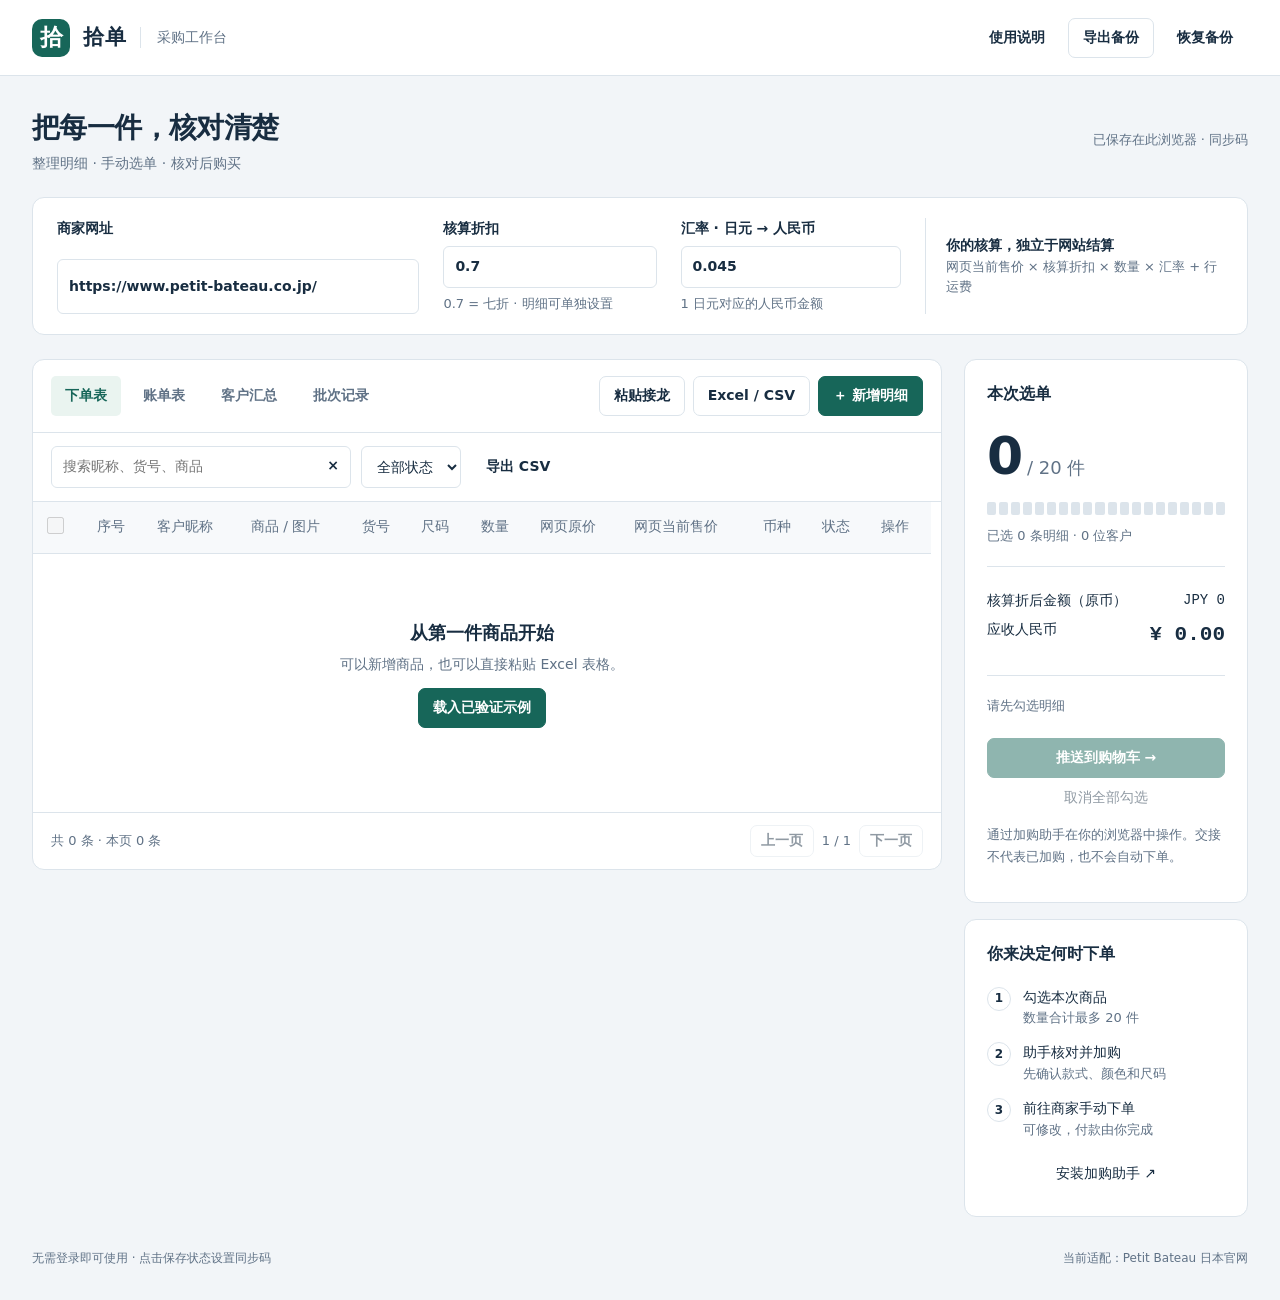
==== index.html @ 4bfea424 "Replace email sign-in with shared sync codes" ====
<!doctype html>
<html lang="zh-CN">
  <head>
    <meta charset="utf-8" />
    <meta name="viewport" content="width=device-width,initial-scale=1" />
    <title>拾单 · 采购工作台</title>
    <link rel="stylesheet" href="./styles.css" />
  </head>
  <body>
    <div id="app"></div>
    <script type="module" src="./app.js?sync-code=1"></script>
  </body>
</html>
---- styles.css ----
:root {
  --ink: #182d41;
  --muted: #607286;
  --brand: #176659;
  --brand-dark: #104f45;
  --bg: #f2f5f8;
  --surface: #fff;
  --line: #dce4eb;
  --soft: #eaf4f0;
  --warning: #885517;
  --danger: #ad3434;
  --scroll: #a8b7c4;
  --scroll-hover: #738a9f;
  --radius: 12px;
  font-family: "PingFang SC", "Microsoft YaHei", system-ui, sans-serif;
  color: var(--ink);
  font-size: 16px;
  line-height: 1.55;
  background: var(--bg);
  scrollbar-color: var(--scroll) var(--bg);
  scrollbar-width: thin;
}
* {
  box-sizing: border-box;
  scrollbar-color: var(--scroll) var(--bg);
  scrollbar-width: thin;
}
body {
  margin: 0;
}
button,
input,
select,
textarea {
  font: inherit;
}
button,
a,
input,
select,
textarea {
  touch-action: manipulation;
}
button,
.button {
  cursor: pointer;
  border: 1px solid var(--line);
  background: var(--surface);
  color: var(--ink);
  border-radius: 7px;
  min-height: 40px;
  padding: 8px 14px;
  font-size: 14px;
  font-weight: 600;
  text-decoration: none;
  display: inline-flex;
  align-items: center;
  justify-content: center;
  gap: 7px;
  transition:
    background 0.15s,
    border-color 0.15s;
}
button:hover,
.button:hover {
  background: var(--bg);
  border-color: var(--scroll);
}
button:active {
  transform: translateY(1px);
}
button:disabled {
  opacity: 0.48;
  cursor: not-allowed;
  transform: none;
}
a {
  color: var(--brand);
  text-underline-offset: 3px;
}
a:hover {
  color: var(--brand-dark);
}
:focus-visible {
  outline: 3px solid #3387c0;
  outline-offset: 3px;
}
.primary {
  background: var(--brand);
  border-color: var(--brand);
  color: white;
}
.primary:hover {
  background: var(--brand-dark);
  color: white;
}
.ghost {
  background: transparent;
  border-color: transparent;
}
.danger {
  color: var(--danger);
}
input,
select,
textarea {
  border: 1px solid var(--line);
  background: var(--surface);
  border-radius: 6px;
  padding: 9px 11px;
  color: var(--ink);
  min-height: 42px;
  max-width: 100%;
  font-size: 14px;
}
input:focus,
textarea:focus {
  border-color: var(--brand);
}
input[type="checkbox"] {
  width: 17px;
  height: 17px;
  min-height: 0;
  accent-color: var(--brand);
  cursor: pointer;
}
textarea {
  resize: none;
  min-height: 160px;
  width: 100%;
}
label {
  font-size: 14px;
  display: grid;
  gap: 6px;
}
small,
.muted {
  color: var(--muted);
  font-size: 13px;
}
.mono,
.money {
  font-family: "SFMono-Regular", Consolas, monospace;
  font-variant-numeric: tabular-nums;
}
.topbar {
  height: 76px;
  background: var(--surface);
  border-bottom: 1px solid var(--line);
  padding: 0 32px;
  display: flex;
  align-items: center;
  justify-content: space-between;
  gap: 20px;
}
.brand {
  display: flex;
  align-items: center;
  gap: 13px;
}
.mark {
  width: 38px;
  height: 38px;
  background: var(--brand);
  color: white;
  display: grid;
  place-items: center;
  border-radius: 10px;
  font-size: 23px;
  font-weight: 700;
}
.brand strong {
  font-size: 21px;
  letter-spacing: 1px;
}
.brand span:last-child {
  border-left: 1px solid var(--line);
  padding-left: 16px;
  font-size: 14px;
  color: var(--muted);
}
.top-actions,
.row-actions,
.tools,
.nav {
  display: flex;
  gap: 8px;
  align-items: center;
  flex-wrap: wrap;
}
main {
  max-width: 1700px;
  margin: auto;
  padding: 30px 32px 32px;
}
.page-heading {
  display: flex;
  justify-content: space-between;
  align-items: center;
  margin-bottom: 22px;
  gap: 16px;
}
h1 {
  font-size: 28px;
  letter-spacing: -0.6px;
  margin: 0 0 4px;
  font-weight: 650;
}
p {
  margin: 6px 0 12px;
}
.page-heading p {
  font-size: 14px;
  color: var(--muted);
  margin: 0;
}
.save {
  font-size: 13px;
  color: var(--muted);
}
.settings {
  display: grid;
  grid-template-columns: minmax(220px, 1.7fr) 1fr 1fr 1.4fr;
  gap: 24px;
  background: var(--surface);
  border: 1px solid var(--line);
  border-radius: var(--radius);
  padding: 20px 24px;
  margin-bottom: 24px;
}
.settings label {
  font-weight: 600;
}
.settings small {
  font-weight: 400;
}
.setting-note {
  padding-left: 20px;
  border-left: 1px solid var(--line);
  display: flex;
  justify-content: center;
  flex-direction: column;
  font-size: 14px;
}
.setting-note strong {
  font-size: 14px;
}
.workspace {
  display: grid;
  grid-template-columns: minmax(0, 1fr) 284px;
  gap: 22px;
  align-items: start;
}
.sheet,
.side-card {
  background: var(--surface);
  border: 1px solid var(--line);
  border-radius: var(--radius);
  overflow: hidden;
}
.sheet-top {
  display: flex;
  align-items: center;
  justify-content: space-between;
  padding: 16px 18px;
  border-bottom: 1px solid var(--line);
  gap: 14px;
  flex-wrap: wrap;
}
.nav button {
  border: none;
  background: transparent;
  color: var(--muted);
  border-radius: 5px;
}
.nav button.active {
  color: var(--brand);
  background: var(--soft);
}
.count {
  font-family: Consolas, monospace;
  font-size: 12px;
  padding: 1px 6px;
  border-radius: 4px;
  background: var(--bg);
  margin-left: 4px;
}
.filterbar {
  padding: 13px 18px;
  display: flex;
  gap: 10px;
  align-items: center;
  border-bottom: 1px solid var(--line);
}
.search {
  position: relative;
  flex: 1;
  max-width: 300px;
}
.search input {
  width: 100%;
  padding-right: 40px;
}
.search button {
  position: absolute;
  right: 2px;
  top: 2px;
  min-height: 36px;
  width: 32px;
  padding: 0;
}
.filterbar select {
  max-width: 150px;
}
.table-wrap {
  overflow: auto;
  min-height: 310px;
  max-height: 550px;
  scrollbar-gutter: stable;
}
table {
  border-collapse: separate;
  border-spacing: 0;
  width: 100%;
  text-align: left;
  font-size: 14px;
}
th {
  font-weight: 500;
  color: var(--muted);
  background: #f7f9fb;
  position: sticky;
  top: 0;
  z-index: 1;
  white-space: nowrap;
  border-bottom: 1px solid var(--line);
  padding: 12px 10px;
}
td {
  padding: 12px 10px;
  border-bottom: 1px solid var(--line);
  vertical-align: middle;
  white-space: nowrap;
}
tbody tr:last-child td {
  border-bottom: none;
}
tbody tr:hover {
  background: #f8fbfa;
}
tr.selected {
  background: var(--soft);
}
td input {
  border: 1px solid transparent;
  background: transparent;
  padding: 5px 6px;
  min-height: 34px;
  width: 88px;
}
td input:hover {
  border-color: var(--line);
  background: var(--surface);
}
td input:focus {
  background: var(--surface);
  border-color: var(--brand);
}
td .customer-input {
  width: 104px;
}
td .sku-input {
  width: 138px;
  font-family: Consolas, monospace;
}
td .name-input {
  width: 145px;
}
td .qty-input,
td .size-input {
  width: 62px;
}
td .rate-input {
  width: 80px;
}
.product-cell {
  display: flex;
  align-items: center;
  gap: 10px;
}
.thumb {
  width: 46px;
  height: 53px;
  object-fit: contain;
  border: 1px solid var(--line);
  border-radius: 7px;
  background: #f7f9fb;
  flex-shrink: 0;
}
.image-button {
  padding: 0;
  min-height: 53px;
  width: 46px;
  font-size: 19px;
  color: var(--muted);
}
.inline-link {
  font-size: 12px;
  padding-left: 6px;
}
.badge {
  display: inline-block;
  font-size: 12px;
  border-radius: 5px;
  padding: 4px 8px;
  background: var(--bg);
  color: var(--muted);
}
.badge.handoff {
  background: #fff1da;
  color: var(--warning);
}
.badge.ordered {
  background: var(--soft);
  color: var(--brand);
}
.badge.review {
  background: #ffeded;
  color: var(--danger);
}
.table-footer {
  padding: 12px 18px;
  border-top: 1px solid var(--line);
  display: flex;
  align-items: center;
  justify-content: space-between;
  gap: 12px;
  font-size: 13px;
  color: var(--muted);
}
.table-footer button {
  min-height: 32px;
  padding: 4px 10px;
}
.side-card {
  padding: 22px;
  margin-bottom: 16px;
}
.side-card h2 {
  font-size: 16px;
  margin: 0 0 20px;
}
.batch-number {
  font-size: 52px;
  font-weight: 600;
  line-height: 1.15;
  letter-spacing: -2px;
}
.batch-number span {
  font-size: 18px;
  color: var(--muted);
  letter-spacing: 0;
  font-weight: 400;
}
.meter {
  display: grid;
  grid-template-columns: repeat(20, 1fr);
  gap: 3px;
  margin: 15px 0 8px;
}
.meter i {
  height: 13px;
  background: var(--line);
  border-radius: 2px;
}
.meter i.filled {
  background: var(--brand);
}
.over {
  color: var(--danger);
}
.meter.over i.filled {
  background: var(--danger);
}
.totals {
  border-top: 1px solid var(--line);
  border-bottom: 1px solid var(--line);
  padding: 16px 0;
  margin: 19px 0;
}
.totals div {
  display: flex;
  justify-content: space-between;
  margin: 7px 0;
  font-size: 14px;
}
.totals strong {
  font-size: 21px;
}
.side-card .primary {
  width: 100%;
  margin-top: 9px;
}
.side-card .ghost {
  width: 100%;
  font-weight: 400;
}
.note {
  font-size: 13px;
  color: var(--muted);
  line-height: 1.7;
}
.step {
  display: flex;
  gap: 12px;
  margin: 14px 0;
  font-size: 14px;
}
.step b {
  border: 1px solid var(--line);
  border-radius: 50%;
  height: 24px;
  width: 24px;
  display: grid;
  place-items: center;
  flex-shrink: 0;
  font-size: 12px;
}
.step small {
  display: block;
}
.empty {
  text-align: center;
  white-space: normal;
  padding: 65px 20px;
}
.empty strong {
  display: block;
  font-size: 18px;
  margin-bottom: 8px;
}
.empty p {
  color: var(--muted);
  font-size: 14px;
}
.page-note {
  font-size: 12px;
  margin-top: 16px;
  color: var(--muted);
  display: flex;
  justify-content: space-between;
  gap: 16px;
  flex-wrap: wrap;
}
.summary td {
  padding: 16px;
}
.batch-item {
  padding: 20px;
  border-bottom: 1px solid var(--line);
}
.batch-item header {
  display: flex;
  align-items: center;
  justify-content: space-between;
  gap: 16px;
}
.batch-item h3 {
  margin: 0;
  font-size: 16px;
}
.batch-item p {
  font-size: 14px;
  color: var(--muted);
}
dialog {
  border: 1px solid var(--line);
  border-radius: 16px;
  padding: 0;
  max-width: 700px;
  width: calc(100% - 32px);
  max-height: 90dvh;
  color: var(--ink);
  box-shadow: 0 24px 80px #182d4133;
}
dialog::backdrop {
  background: #12253566;
  backdrop-filter: blur(3px);
}
.dialog-head {
  padding: 22px 25px 15px;
  display: flex;
  justify-content: space-between;
  align-items: center;
  border-bottom: 1px solid var(--line);
}
.dialog-head h2 {
  margin: 0;
  font-size: 21px;
}
.dialog-body {
  padding: 22px 25px;
  overflow: auto;
  max-height: 65dvh;
}
.dialog-foot {
  padding: 16px 25px;
  border-top: 1px solid var(--line);
  display: flex;
  justify-content: flex-end;
  gap: 9px;
}
.form-grid {
  display: grid;
  grid-template-columns: 1fr 1fr;
  gap: 16px;
}
.form-grid .wide {
  grid-column: 1/-1;
}
.help {
  font-size: 13px;
  color: var(--muted);
}
.error {
  color: var(--danger);
  font-size: 14px;
  min-height: 22px;
}
.notice {
  background: #fff7e8;
  border: 1px solid #edd5ab;
  border-radius: 8px;
  padding: 12px;
  font-size: 14px;
  margin: 12px 0;
}
.toast {
  position: fixed;
  bottom: 24px;
  left: 50%;
  transform: translateX(-50%);
  padding: 13px 22px;
  background: var(--ink);
  color: #fff;
  box-shadow: 0 8px 25px #182d4130;
  border-radius: 10px;
  font-size: 14px;
  z-index: 20;
  max-width: 90vw;
}
.hidden {
  display: none;
}
.image-preview {
  max-width: 100%;
  max-height: 55dvh;
  display: block;
  margin: auto;
}
.batch-lines {
  padding: 0;
  list-style: none;
}
.batch-lines li {
  display: flex;
  gap: 12px;
  align-items: center;
  padding: 12px 0;
  border-bottom: 1px solid var(--line);
  font-size: 14px;
}
.batch-lines strong {
  display: block;
}
.batch-lines .detail {
  flex: 1;
}
.alert-banner {
  background: #fff0db;
  padding: 12px 18px;
  color: var(--warning);
  font-size: 14px;
}
.settings input.invalid,
input[aria-invalid="true"] {
  border-color: var(--danger);
}
::-webkit-scrollbar {
  width: 10px;
  height: 10px;
}
::-webkit-scrollbar-track {
  background: var(--bg);
}
::-webkit-scrollbar-thumb {
  background: var(--scroll);
  border: 2px solid var(--bg);
  border-radius: 8px;
}
::-webkit-scrollbar-thumb:hover {
  background: var(--scroll-hover);
}
::-webkit-scrollbar-thumb:active {
  background: var(--ink);
}
@media (forced-colors: active) {
  * {
    scrollbar-color: auto;
  }
}
@media (prefers-reduced-motion: reduce) {
  * {
    transition: none;
    animation: none;
  }
}
@media (min-width: 1500px) {
  .workspace {
    grid-template-columns: minmax(0, 1fr) 310px;
  }
  .table-wrap {
    max-height: 620px;
  }
}
@media (max-width: 1050px) {
  main {
    padding: 24px 20px;
  }
  .topbar {
    padding: 0 20px;
  }
  .workspace {
    grid-template-columns: minmax(0, 1fr);
  }
  aside {
    display: grid;
    grid-template-columns: 1fr 1fr;
    gap: 18px;
  }
  .settings {
    gap: 16px;
    grid-template-columns: 2fr 1fr 1fr;
  }
  .setting-note {
    display: none;
  }
  .side-card {
    margin: 0;
  }
  .batch-number {
    font-size: 40px;
  }
}
@media (max-width: 640px) {
  .topbar {
    height: 65px;
    padding: 0 15px;
  }
  .brand span:last-child {
    display: none;
  }
  .brand strong {
    font-size: 18px;
  }
  .top-actions button {
    padding: 7px 9px;
    font-size: 13px;
  }
  main {
    padding: 20px 12px;
  }
  .page-heading {
    align-items: flex-start;
  }
  h1 {
    font-size: 24px;
  }
  .save {
    display: none;
  }
  .settings {
    grid-template-columns: 1fr 1fr;
    padding: 16px;
    gap: 12px;
  }
  .settings label:first-child {
    grid-column: 1/-1;
  }
  .settings small {
    font-size: 12px;
  }
  .workspace {
    gap: 16px;
  }
  aside {
    grid-template-columns: 1fr;
  }
  .side-card {
    padding: 18px;
  }
  .sheet-top {
    padding: 10px;
  }
  .nav {
    gap: 1px;
  }
  .nav button {
    padding: 8px;
    font-size: 13px;
  }
  .tools {
    width: 100%;
  }
  .tools button {
    flex: 1;
  }
  .filterbar {
    padding: 10px;
  }
  .table-footer {
    padding: 10px;
  }
  .table-wrap {
    max-height: 460px;
  }
  .form-grid {
    grid-template-columns: 1fr;
  }
  .form-grid .wide {
    grid-column: auto;
  }
  .dialog-body {
    padding: 18px;
  }
  .dialog-head {
    padding: 18px;
  }
  .dialog-foot {
    padding: 14px;
  }
  .batch-item header {
    align-items: flex-start;
    flex-direction: column;
  }
  .page-note {
    font-size: 12px;
  }
  .top-actions .backup {
    display: none;
  }
}

/* Mobile cards are projections of the existing desktop table and row state. */
.mobile-only {
  display: none;
}
@media (max-width: 640px) {
  .desktop-nav,
  .desktop-table {
    display: none;
  }
  .mobile-only {
    display: block;
  }
  main {
    padding-bottom: calc(96px + env(safe-area-inset-bottom));
  }
  .topbar {
    height: auto;
    min-height: 65px;
    flex-wrap: wrap;
    gap: 8px;
    padding-top: 10px;
    padding-bottom: 10px;
  }
  .top-actions {
    flex-wrap: wrap;
  }
  .top-actions .backup {
    display: inline-flex;
  }
  .page-heading {
    flex-wrap: wrap;
    gap: 8px;
  }
  .save {
    display: block;
    font-size: 12px;
  }
  .mobile-context {
    display: flex;
    align-items: center;
    justify-content: space-between;
    padding: 8px 14px;
    border-bottom: 1px solid var(--line);
  }
  .filterbar {
    flex-wrap: wrap;
    gap: 8px;
  }
  .filterbar .search {
    flex-basis: 100%;
    min-width: 0;
    max-width: none;
  }
  .filterbar select {
    flex: 1;
    min-width: 0;
    max-width: none;
  }
  .tools button {
    white-space: nowrap;
    font-size: 13px;
    padding: 10px 8px;
    min-height: 44px;
  }
  .mobile-records {
    padding: 12px;
  }
  .mobile-select-all,
  .mobile-row-check {
    display: flex;
    align-items: center;
    gap: 8px;
    min-height: 44px;
    margin: 0;
  }
  .mobile-record {
    border: 1px solid var(--line);
    border-radius: 12px;
    background: var(--surface);
    padding: 12px;
    margin-bottom: 12px;
    min-width: 0;
    overflow-wrap: anywhere;
  }
  .mobile-record:last-child {
    margin-bottom: 0;
  }
  .mobile-record.selected {
    border-color: var(--brand);
    background: var(--soft);
  }
  .mobile-record header,
  .mobile-record footer {
    display: flex;
    justify-content: space-between;
    align-items: center;
    gap: 8px;
    flex-wrap: wrap;
  }
  .mobile-row-check {
    flex: 1;
    min-width: 0;
  }
  .mobile-record footer {
    border-top: 1px solid var(--line);
    padding-top: 12px;
    margin-top: 12px;
  }
  .mobile-record footer small,
  .mobile-record footer strong {
    display: block;
  }
  .mobile-record footer strong {
    font-size: 20px;
  }
  .mobile-product {
    display: flex;
    align-items: flex-start;
    gap: 12px;
    margin: 12px 0;
  }
  .mobile-product > div {
    min-width: 0;
    flex: 1;
  }
  .mobile-product strong,
  .mobile-product small {
    display: block;
  }
  .mobile-fields,
  .mobile-facts {
    display: grid;
    grid-template-columns: minmax(0, 1fr) minmax(0, 1fr);
    gap: 12px;
  }
  .mobile-fields label {
    min-width: 0;
    margin: 0;
  }
  .mobile-fields input {
    width: 100%;
    min-width: 0;
    min-height: 44px;
    font-size: 16px;
  }
  .mobile-facts dt {
    color: var(--muted);
    font-size: 12px;
  }
  .mobile-facts dd {
    margin: 4px 0 0;
  }
  .mobile-formula {
    color: var(--muted);
    font-size: 13px;
    margin-bottom: 0;
  }
  .mobile-records .empty {
    padding: 28px 12px;
  }
  .table-footer {
    flex-wrap: wrap;
    gap: 12px;
  }
  .mobile-bottom-nav {
    display: grid;
    grid-template-columns: repeat(3, minmax(0, 1fr));
    position: fixed;
    bottom: 0;
    left: 0;
    right: 0;
    z-index: 20;
    padding: 8px 12px calc(8px + env(safe-area-inset-bottom));
    gap: 8px;
    background: var(--surface);
    border-top: 1px solid var(--line);
  }
  .mobile-bottom-nav button {
    min-height: 44px;
    background: transparent;
    border-color: transparent;
  }
  .mobile-bottom-nav button.active {
    background: var(--soft);
    color: var(--brand);
    border-color: var(--brand);
  }
  .toast {
    bottom: calc(84px + env(safe-area-inset-bottom));
  }
}
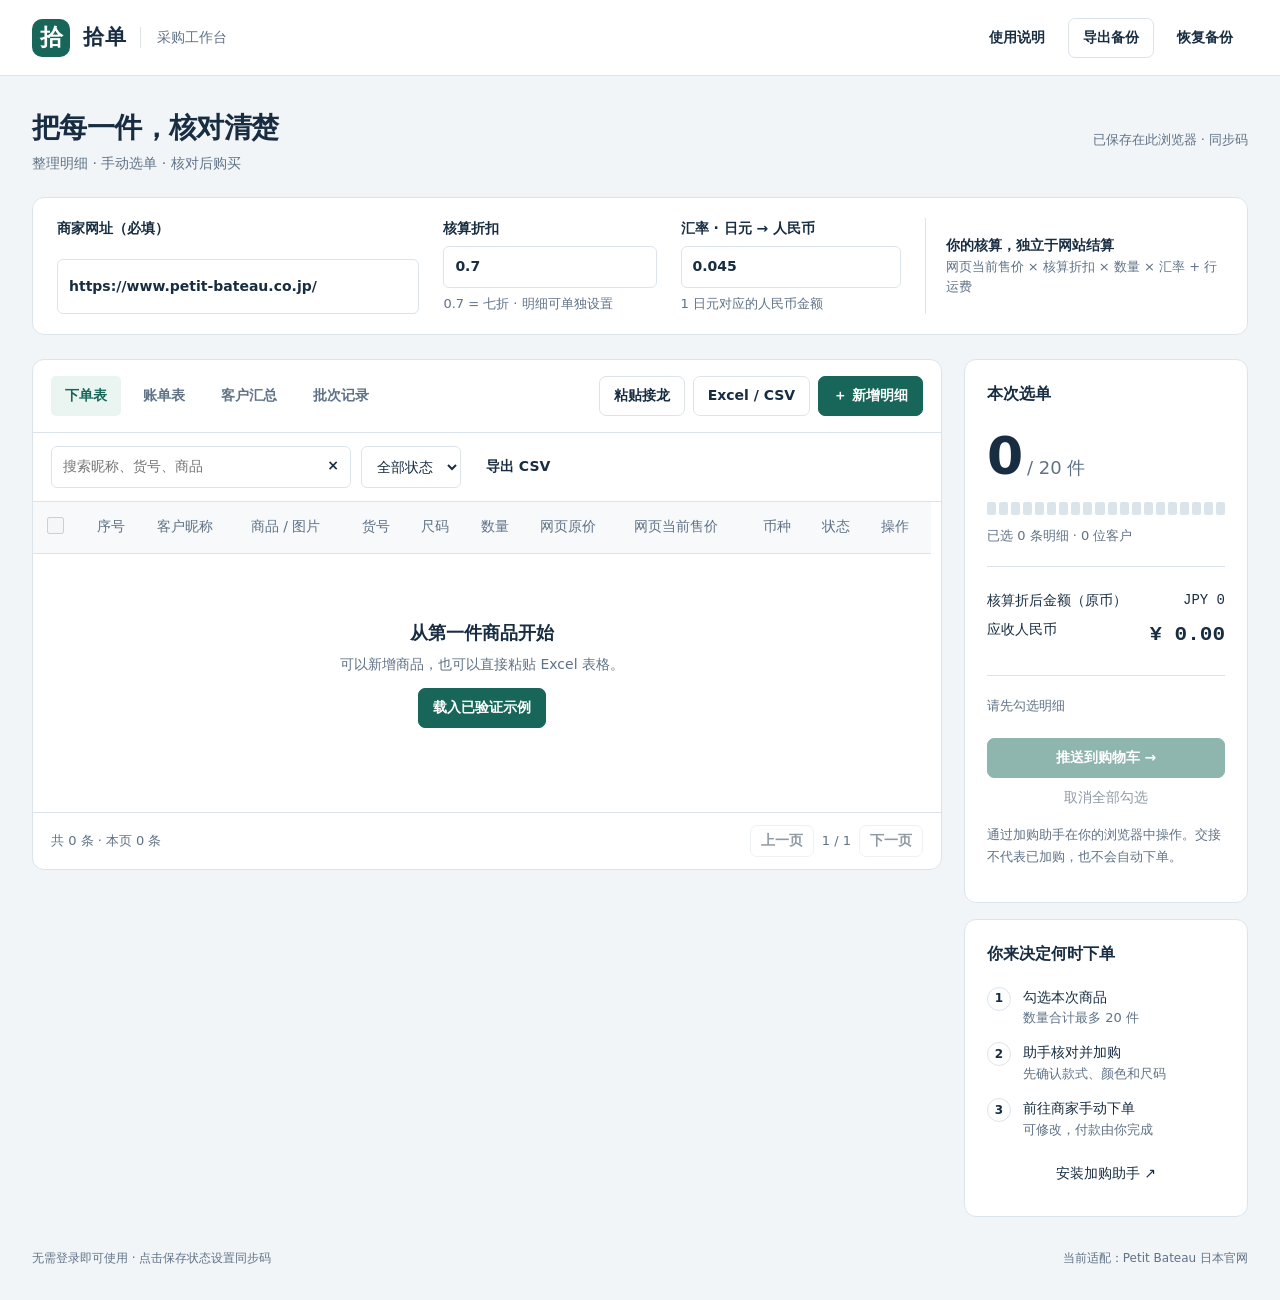
==== commit 41106ac6: "Require merchant URL and simplify item entry" ====
--- a/index.html
+++ b/index.html
@@ -8,6 +8,6 @@
   </head>
   <body>
     <div id="app"></div>
-    <script type="module" src="./app.js?sync-code=1"></script>
+    <script type="module" src="./app.js?entry-form=2"></script>
   </body>
 </html>
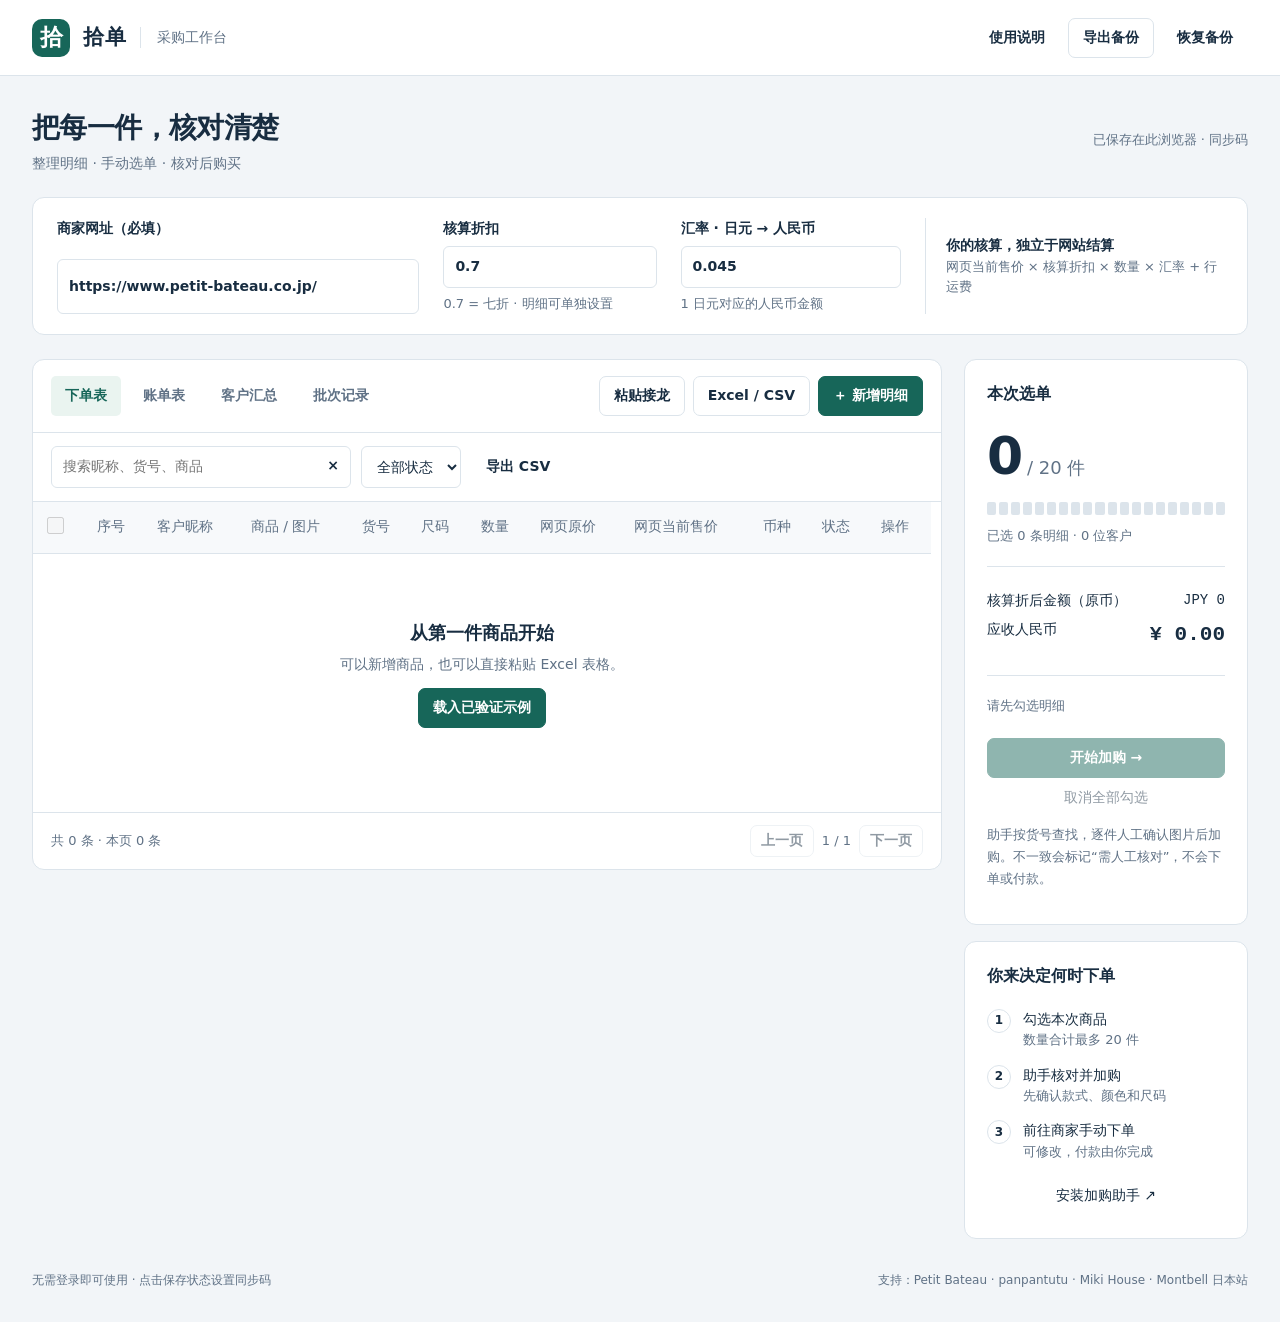
==== commit db3a1ff0: "Connect cart assistant, per-item results and v0.3.0 extension download" ====
--- a/index.html
+++ b/index.html
@@ -8,6 +8,6 @@
   </head>
   <body>
     <div id="app"></div>
-    <script type="module" src="./app.js?entry-form=2"></script>
+    <script type="module" src="./app.js?cart-helper=3"></script>
   </body>
 </html>
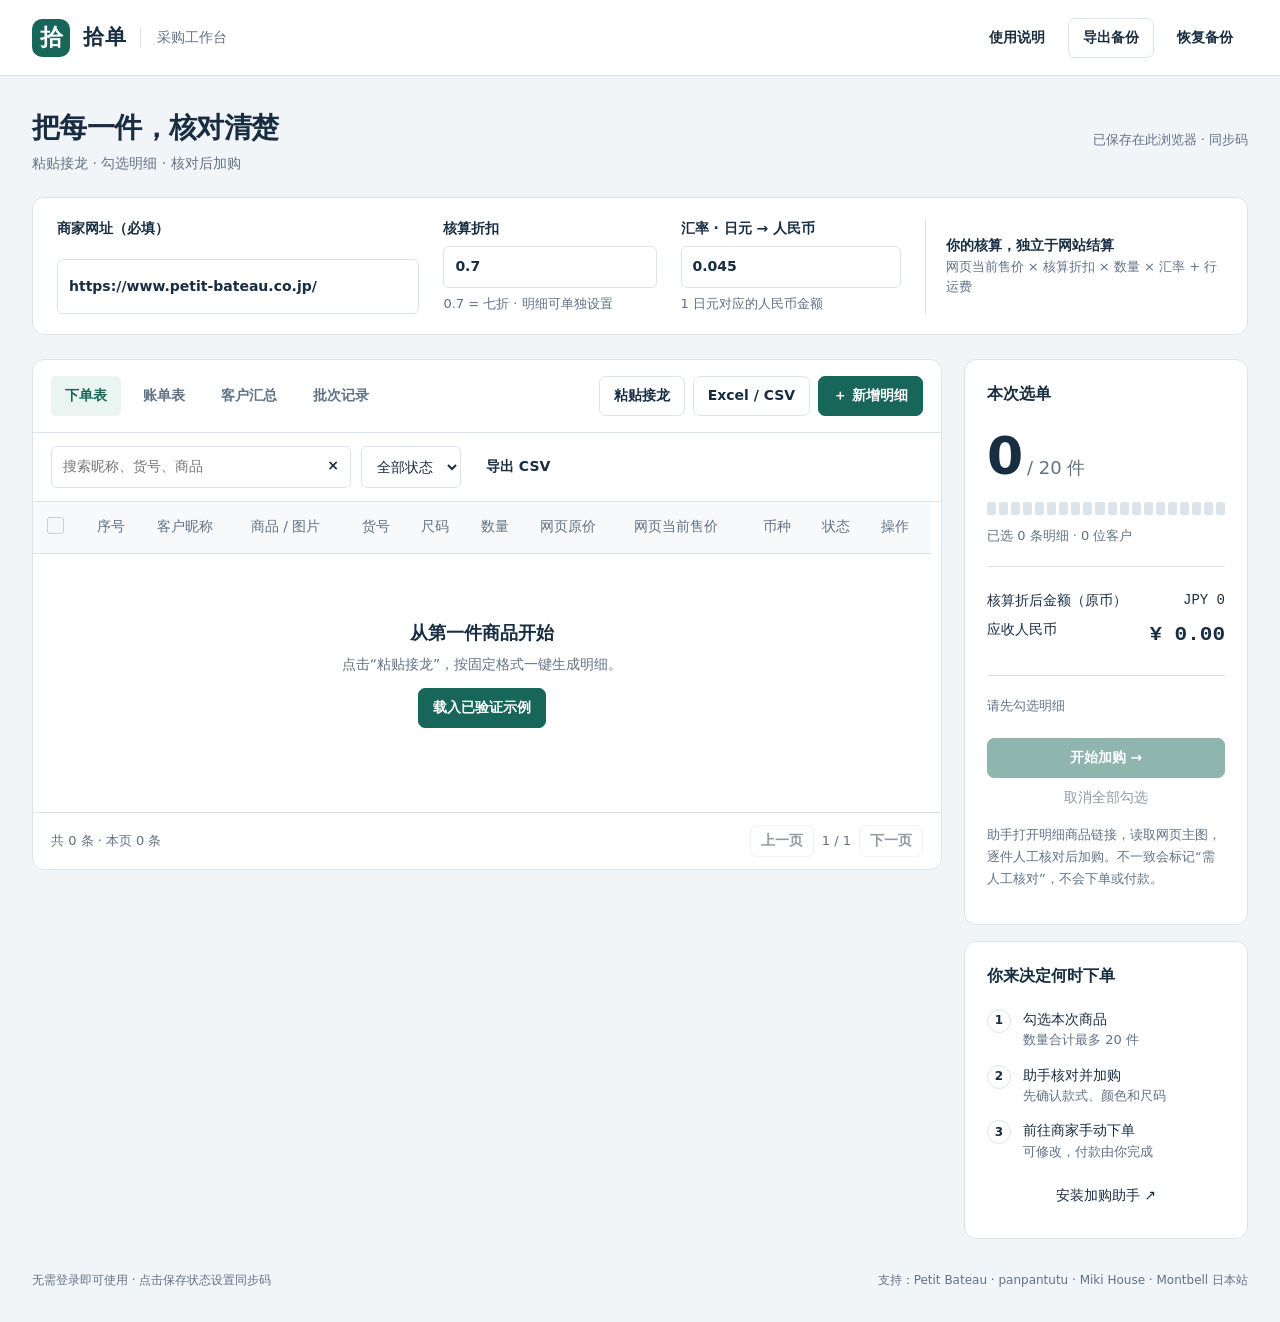
==== commit 7dd45315: "Publish fixed-chain import and inherited billing with verified webpage prices" ====
--- a/index.html
+++ b/index.html
@@ -4,10 +4,10 @@
     <meta charset="utf-8" />
     <meta name="viewport" content="width=device-width,initial-scale=1" />
     <title>拾单 · 采购工作台</title>
-    <link rel="stylesheet" href="./styles.css" />
+    <link rel="stylesheet" href="./styles.css?pricing=1" />
   </head>
   <body>
     <div id="app"></div>
-    <script type="module" src="./app.js?cart-helper=3"></script>
+    <script type="module" src="./app.js?pricing=1"></script>
   </body>
 </html>
--- a/styles.css
+++ b/styles.css
@@ -1043,3 +1043,16 @@
     bottom: calc(84px + env(safe-area-inset-bottom));
   }
 }
+
+/* The editor owns one scrolling body; its actions remain in view. */
+#dialog[open] { display:flex; flex-direction:column; overflow:hidden; }
+#dialog > .dialog-head, #dialog > .dialog-foot { flex-shrink:0; }
+#dialog > .dialog-body { min-height:0; flex:1 1 auto; }
+.dialog-foot { flex-wrap:wrap; background:var(--surface); }
+.advanced-pricing { border-top:1px solid var(--line); margin-top:16px; padding-top:12px; }
+.advanced-pricing summary { cursor:pointer; font-weight:600; padding:8px 0; }
+.advanced-pricing summary:focus-visible { outline:2px solid var(--brand); outline-offset:2px; }
+.pricing-override { display:grid; grid-template-columns:1fr 1fr; gap:16px; margin-top:12px; }
+.price-readonly { margin-top:20px; }
+input[readonly] { color:var(--muted); background:var(--bg); }
+@media(max-width:640px) { .pricing-override { grid-template-columns:1fr; gap:8px; } }
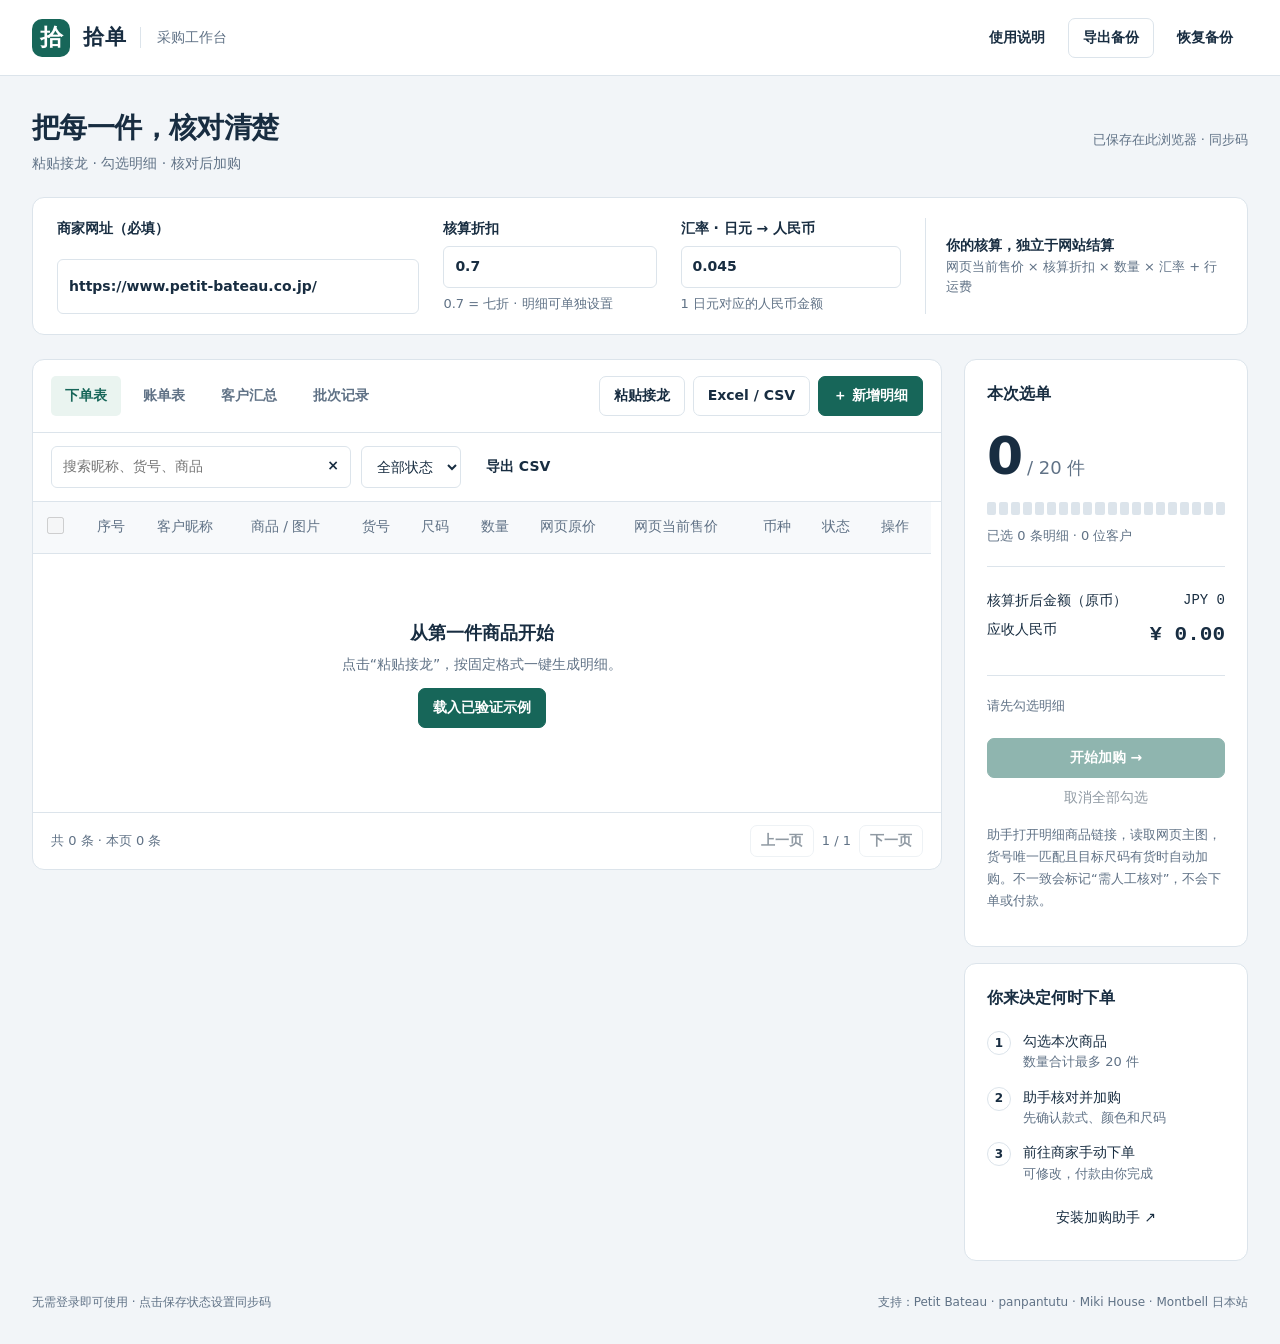
==== commit 2d11276f: "Publish automatic cart workflow and updated v0.4.0 extension package" ====
--- a/index.html
+++ b/index.html
@@ -8,6 +8,6 @@
   </head>
   <body>
     <div id="app"></div>
-    <script type="module" src="./app.js?pricing=1"></script>
+    <script type="module" src="./app.js?auto=1"></script>
   </body>
 </html>
